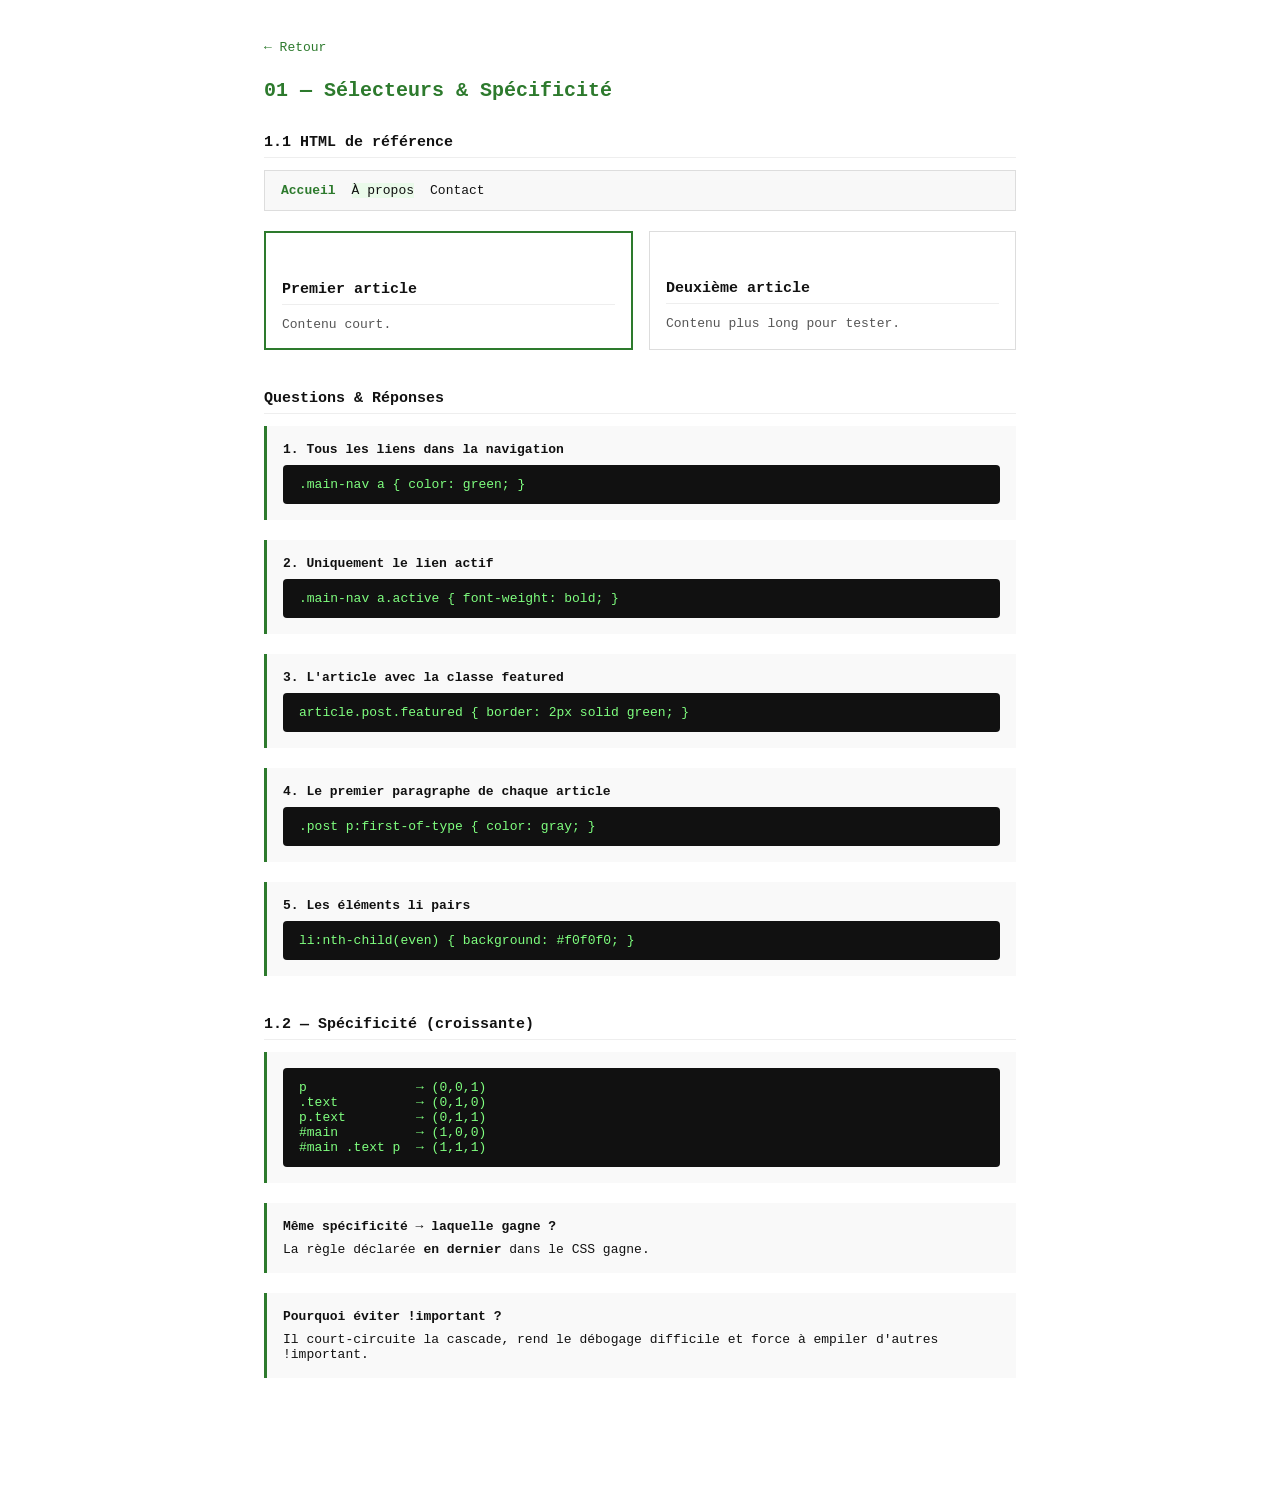
==== exercice3/index.html @ bb0e6e2e "ajouter des fichier vide pour les autre exercice" ====
<!DOCTYPE html>
<html lang="fr">
<head>
  <meta charset="UTF-8">
  <title>Ex 01 — Sélecteurs & Spécificité</title>
  <link rel="stylesheet" href="css/style.css">
</head>
<body>

  <a href="../index.html" class="back">← Retour</a>
  <h1>01 — Sélecteurs &amp; Spécificité</h1>

  <h2>1.1 HTML de référence</h2>

  <nav class="main-nav">
    <ul>
      <li><a href="/" class="active">Accueil</a></li>
      <li><a href="/about">À propos</a></li>
      <li><a href="/contact">Contact</a></li>
    </ul>
  </nav>

  <main>
    <article class="post featured">
      <h2>Premier article</h2>
      <p>Contenu court.</p>
    </article>
    <article class="post">
      <h2>Deuxième article</h2>
      <p>Contenu plus long pour tester.</p>
    </article>
  </main>

  <section class="questions">
    <h2>Questions &amp; Réponses</h2>

    <div class="qa">
      <p class="q">1. Tous les liens dans la navigation</p>
      <pre>.main-nav a { color: green; }</pre>
    </div>

    <div class="qa">
      <p class="q">2. Uniquement le lien actif</p>
      <pre>.main-nav a.active { font-weight: bold; }</pre>
    </div>

    <div class="qa">
      <p class="q">3. L'article avec la classe featured</p>
      <pre>article.post.featured { border: 2px solid green; }</pre>
    </div>

    <div class="qa">
      <p class="q">4. Le premier paragraphe de chaque article</p>
      <pre>.post p:first-of-type { color: gray; }</pre>
    </div>

    <div class="qa">
      <p class="q">5. Les éléments li pairs</p>
      <pre>li:nth-child(even) { background: #f0f0f0; }</pre>
    </div>
  </section>

  <section class="questions">
    <h2>1.2 — Spécificité (croissante)</h2>

    <div class="qa">
      <pre>p              → (0,0,1)
.text          → (0,1,0)
p.text         → (0,1,1)
#main          → (1,0,0)
#main .text p  → (1,1,1)</pre>
    </div>

    <div class="qa">
      <p class="q">Même spécificité → laquelle gagne ?</p>
      <p>La règle déclarée <strong>en dernier</strong> dans le CSS gagne.</p>
    </div>

    <div class="qa">
      <p class="q">Pourquoi éviter !important ?</p>
      <p>Il court-circuite la cascade, rend le débogage difficile et force à empiler d'autres <code>!important</code>.</p>
    </div>
  </section>

</body>
</html>
---- exercice3/css/style.css ----
*, *::before, *::after { box-sizing: border-box; margin: 0; padding: 0; }

body {
  font-family: monospace;
  background: #fff;
  color: #111;
  max-width: 800px;
  margin: 40px auto;
  padding: 0 24px 60px;
}

.back {
  display: inline-block;
  margin-bottom: 24px;
  color: #2d7a2d;
  text-decoration: none;
  font-size: 13px;
}

h1 { font-size: 20px; color: #2d7a2d; margin-bottom: 32px; }
h2 { font-size: 15px; margin: 32px 0 12px; border-bottom: 1px solid #eee; padding-bottom: 6px; }

.main-nav {
  background: #f8f8f8;
  padding: 12px 16px;
  border: 1px solid #ddd;
}

.main-nav ul { list-style: none; display: flex; gap: 16px; }

/* Réponse Q1 : tous les liens */
.main-nav a { color: #111; text-decoration: none; }

/* Réponse Q2 : lien actif */
.main-nav a.active { color: #2d7a2d; font-weight: bold; }

main { display: flex; gap: 16px; margin-top: 20px; }

.post {
  flex: 1;
  border: 1px solid #ddd;
  padding: 16px;
}

/* Réponse Q3 : article featured */
article.post.featured { border: 2px solid #2d7a2d; }

/* Réponse Q4 : premier paragraphe */
.post p:first-of-type { color: #555; font-size: 13px; }

/* Réponse Q5 : li pairs */
.main-nav li:nth-child(even) { background: #eafaea; }

/* ── Q&A ── */
.questions { margin-top: 40px; }

.qa {
  margin-bottom: 20px;
  padding: 16px;
  background: #f9f9f9;
  border-left: 3px solid #2d7a2d;
}

.q { font-weight: bold; margin-bottom: 8px; }

pre {
  background: #111;
  color: #7fff7f;
  padding: 12px 16px;
  border-radius: 4px;
  font-size: 13px;
  overflow-x: auto;
  white-space: pre;
}
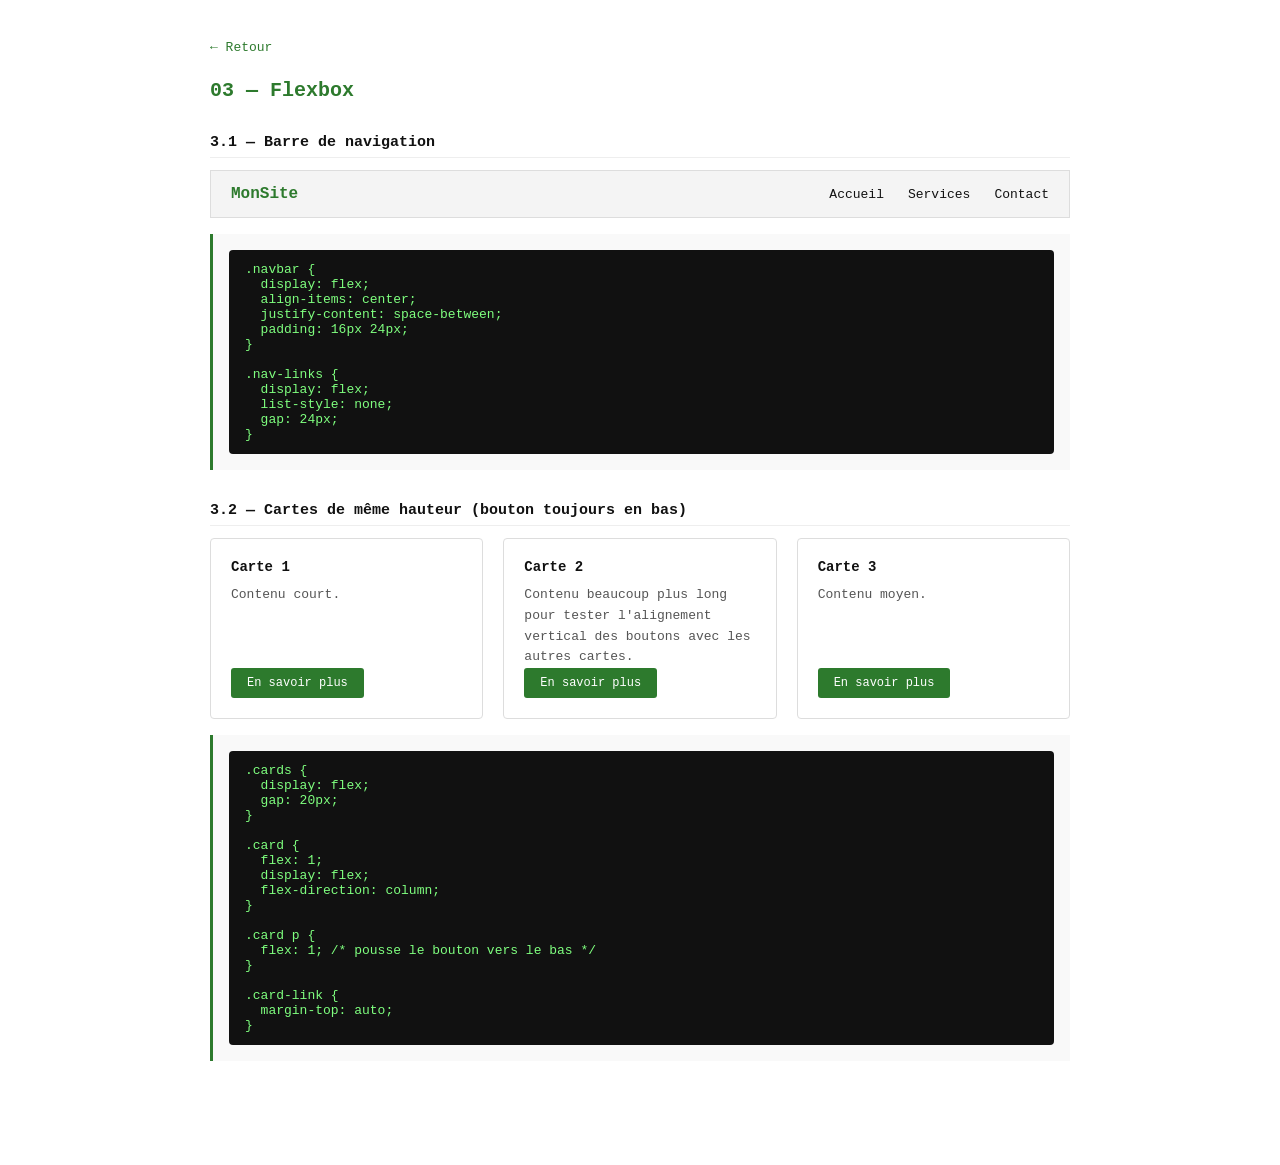
==== commit 2209ac22: "ajouter de exercice 3 avec le style" ====
--- a/exercice3/index.html
+++ b/exercice3/index.html
@@ -2,85 +2,84 @@
 <html lang="fr">
 <head>
   <meta charset="UTF-8">
-  <title>Ex 01 — Sélecteurs & Spécificité</title>
+  <title>Ex 03 — Flexbox</title>
   <link rel="stylesheet" href="css/style.css">
 </head>
 <body>
 
   <a href="../index.html" class="back">← Retour</a>
-  <h1>01 — Sélecteurs &amp; Spécificité</h1>
+  <h1>03 — Flexbox</h1>
 
-  <h2>1.1 HTML de référence</h2>
+  <h2>3.1 — Barre de navigation</h2>
 
-  <nav class="main-nav">
-    <ul>
-      <li><a href="/" class="active">Accueil</a></li>
-      <li><a href="/about">À propos</a></li>
-      <li><a href="/contact">Contact</a></li>
+  <nav class="navbar">
+    <div class="logo">MonSite</div>
+    <ul class="nav-links">
+      <li><a href="#">Accueil</a></li>
+      <li><a href="#">Services</a></li>
+      <li><a href="#">Contact</a></li>
     </ul>
   </nav>
 
-  <main>
-    <article class="post featured">
-      <h2>Premier article</h2>
+  <div class="questions" style="margin-top:16px;">
+    <div class="qa">
+      <pre>.navbar {
+  display: flex;
+  align-items: center;
+  justify-content: space-between;
+  padding: 16px 24px;
+}
+
+.nav-links {
+  display: flex;
+  list-style: none;
+  gap: 24px;
+}</pre>
+    </div>
+  </div>
+
+  <h2>3.2 — Cartes de même hauteur (bouton toujours en bas)</h2>
+
+  <div class="cards">
+    <div class="card">
+      <h3>Carte 1</h3>
       <p>Contenu court.</p>
-    </article>
-    <article class="post">
-      <h2>Deuxième article</h2>
-      <p>Contenu plus long pour tester.</p>
-    </article>
-  </main>
+      <a href="#" class="card-link">En savoir plus</a>
+    </div>
+    <div class="card">
+      <h3>Carte 2</h3>
+      <p>Contenu beaucoup plus long pour tester l'alignement vertical des boutons avec les autres cartes.</p>
+      <a href="#" class="card-link">En savoir plus</a>
+    </div>
+    <div class="card">
+      <h3>Carte 3</h3>
+      <p>Contenu moyen.</p>
+      <a href="#" class="card-link">En savoir plus</a>
+    </div>
+  </div>
 
-  <section class="questions">
-    <h2>Questions &amp; Réponses</h2>
+  <div class="questions" style="margin-top:16px;">
+    <div class="qa">
+      <pre>.cards {
+  display: flex;
+  gap: 20px;
+}
 
-    <div class="qa">
-      <p class="q">1. Tous les liens dans la navigation</p>
-      <pre>.main-nav a { color: green; }</pre>
+.card {
+  flex: 1;
+  display: flex;
+  flex-direction: column;
+}
+
+.card p {
+  flex: 1; /* pousse le bouton vers le bas */
+}
+
+.card-link {
+  margin-top: auto;
+}</pre>
     </div>
-
-    <div class="qa">
-      <p class="q">2. Uniquement le lien actif</p>
-      <pre>.main-nav a.active { font-weight: bold; }</pre>
-    </div>
-
-    <div class="qa">
-      <p class="q">3. L'article avec la classe featured</p>
-      <pre>article.post.featured { border: 2px solid green; }</pre>
-    </div>
-
-    <div class="qa">
-      <p class="q">4. Le premier paragraphe de chaque article</p>
-      <pre>.post p:first-of-type { color: gray; }</pre>
-    </div>
-
-    <div class="qa">
-      <p class="q">5. Les éléments li pairs</p>
-      <pre>li:nth-child(even) { background: #f0f0f0; }</pre>
-    </div>
-  </section>
-
-  <section class="questions">
-    <h2>1.2 — Spécificité (croissante)</h2>
-
-    <div class="qa">
-      <pre>p              → (0,0,1)
-.text          → (0,1,0)
-p.text         → (0,1,1)
-#main          → (1,0,0)
-#main .text p  → (1,1,1)</pre>
-    </div>
-
-    <div class="qa">
-      <p class="q">Même spécificité → laquelle gagne ?</p>
-      <p>La règle déclarée <strong>en dernier</strong> dans le CSS gagne.</p>
-    </div>
-
-    <div class="qa">
-      <p class="q">Pourquoi éviter !important ?</p>
-      <p>Il court-circuite la cascade, rend le débogage difficile et force à empiler d'autres <code>!important</code>.</p>
-    </div>
-  </section>
+  </div>
 
 </body>
-</html>+</html>
--- a/exercice3/css/style.css
+++ b/exercice3/css/style.css
@@ -1,67 +1,21 @@
-*, *::before, *::after { box-sizing: border-box; margin: 0; padding: 0; }
+*{
+    margin: 0; padding: 0; }
 
 body {
   font-family: monospace;
   background: #fff;
   color: #111;
-  max-width: 800px;
+  max-width: 860px;
   margin: 40px auto;
   padding: 0 24px 60px;
 }
 
-.back {
-  display: inline-block;
-  margin-bottom: 24px;
-  color: #2d7a2d;
-  text-decoration: none;
-  font-size: 13px;
-}
-
+.back { display: inline-block; margin-bottom: 24px; color: #2d7a2d; text-decoration: none; font-size: 13px; }
 h1 { font-size: 20px; color: #2d7a2d; margin-bottom: 32px; }
 h2 { font-size: 15px; margin: 32px 0 12px; border-bottom: 1px solid #eee; padding-bottom: 6px; }
 
-.main-nav {
-  background: #f8f8f8;
-  padding: 12px 16px;
-  border: 1px solid #ddd;
-}
-
-.main-nav ul { list-style: none; display: flex; gap: 16px; }
-
-/* Réponse Q1 : tous les liens */
-.main-nav a { color: #111; text-decoration: none; }
-
-/* Réponse Q2 : lien actif */
-.main-nav a.active { color: #2d7a2d; font-weight: bold; }
-
-main { display: flex; gap: 16px; margin-top: 20px; }
-
-.post {
-  flex: 1;
-  border: 1px solid #ddd;
-  padding: 16px;
-}
-
-/* Réponse Q3 : article featured */
-article.post.featured { border: 2px solid #2d7a2d; }
-
-/* Réponse Q4 : premier paragraphe */
-.post p:first-of-type { color: #555; font-size: 13px; }
-
-/* Réponse Q5 : li pairs */
-.main-nav li:nth-child(even) { background: #eafaea; }
-
-/* ── Q&A ── */
-.questions { margin-top: 40px; }
-
-.qa {
-  margin-bottom: 20px;
-  padding: 16px;
-  background: #f9f9f9;
-  border-left: 3px solid #2d7a2d;
-}
-
-.q { font-weight: bold; margin-bottom: 8px; }
+.questions { display: flex; flex-direction: column; gap: 16px; }
+.qa { padding: 16px; background: #f9f9f9; border-left: 3px solid #2d7a2d; }
 
 pre {
   background: #111;
@@ -70,5 +24,61 @@
   border-radius: 4px;
   font-size: 13px;
   overflow-x: auto;
-  white-space: pre;
 }
+
+/* ── Navbar ── */
+.navbar {
+  display: flex;
+  align-items: center;
+  justify-content: space-between;
+  padding: 14px 20px;
+  background: #f4f4f4;
+  border: 1px solid #ddd;
+}
+
+.logo { font-weight: bold; color: #2d7a2d; font-size: 16px; }
+
+.nav-links {
+  display: flex;
+  list-style: none;
+  gap: 24px;
+}
+
+.nav-links a { color: #111; text-decoration: none; font-size: 13px; }
+.nav-links a:hover { color: #2d7a2d; }
+
+/* ── Cards ── */
+.cards {
+  display: flex;
+  gap: 20px;
+}
+
+.card {
+  flex: 1;
+  display: flex;
+  flex-direction: column;
+  border: 1px solid #ddd;
+  padding: 20px;
+  border-radius: 4px;
+}
+
+.card h3 { font-size: 14px; margin-bottom: 10px; }
+
+.card p {
+  flex: 1;
+  font-size: 13px;
+  color: #555;
+  line-height: 1.6;
+}
+
+.card-link {
+  display: inline-block;
+  margin-top: auto;
+  padding: 8px 16px;
+  background: #2d7a2d;
+  color: #fff;
+  text-decoration: none;
+  font-size: 12px;
+  border-radius: 3px;
+  align-self: flex-start;
+}
